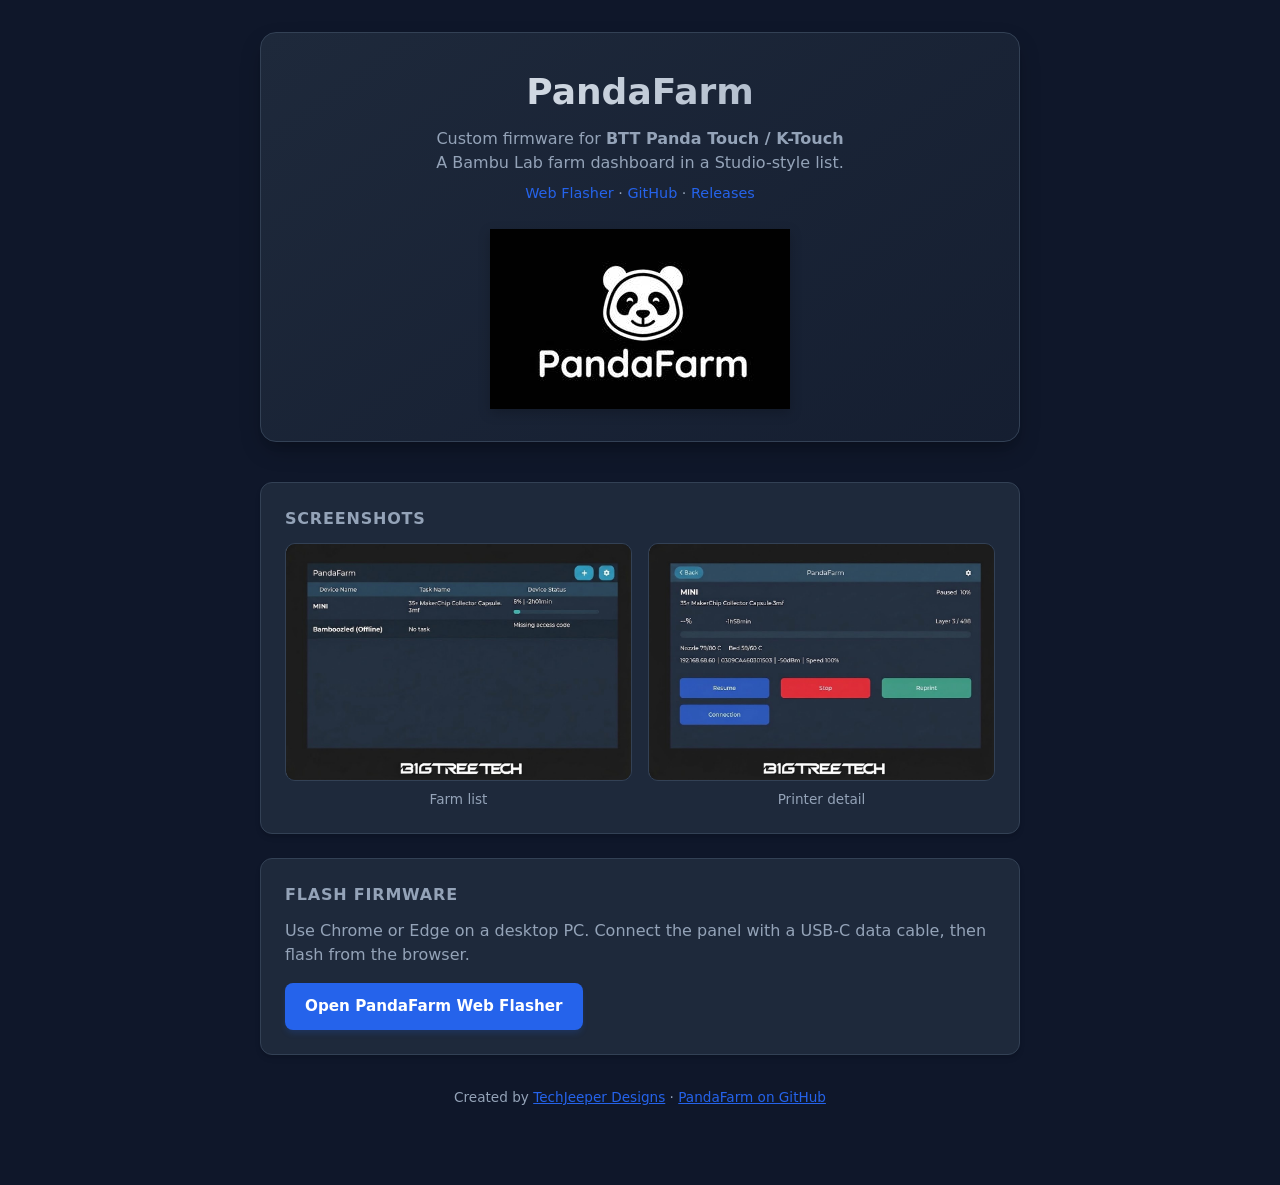
==== docs/index.html @ c873aef1 "Release v0.2.1 with theme accent chrome and farm list polish. Co-authored-by: Cursor <cursoragent@cu" ====
<!DOCTYPE html>
<html lang="en">
<head>
  <meta charset="UTF-8">
  <meta name="viewport" content="width=device-width, initial-scale=1.0">
  <title>PandaFarm — Bambu Lab dashboard for Panda Touch / K-Touch</title>
  <meta name="description" content="PandaFarm is custom firmware for BIGTREETECH Panda Touch and K-Touch. Monitor a Bambu Lab farm from a Studio-style list, then flash it in Chrome or Edge.">
  <meta name="keywords" content="PandaFarm, Bambu Lab, Panda Touch, K-Touch, BIGTREETECH, firmware, web flasher, 3D printer farm, MQTT">
  <meta name="author" content="TechJeeper Designs">
  <meta name="robots" content="index, follow, max-image-preview:large">
  <meta name="theme-color" content="#0f172a">
  <meta name="color-scheme" content="dark">
  <link rel="canonical" href="https://pandafarm.techjeeper.com/">
  <link rel="icon" href="flasher/logo.jpg" type="image/jpeg">
  <link rel="apple-touch-icon" href="flasher/screen1.jpg">
  <link rel="sitemap" type="application/xml" href="sitemap.xml">

  <meta property="og:type" content="website">
  <meta property="og:site_name" content="PandaFarm">
  <meta property="og:locale" content="en_US">
  <meta property="og:url" content="https://pandafarm.techjeeper.com/">
  <meta property="og:title" content="PandaFarm — Bambu Lab dashboard for Panda Touch">
  <meta property="og:description" content="Custom firmware for BTT Panda Touch / K-Touch: a Studio-style Bambu farm list with pause, resume, and stop. Flash from the browser.">
  <meta property="og:image" content="https://pandafarm.techjeeper.com/flasher/screen1.jpg">
  <meta property="og:image:alt" content="PandaFarm farm list on a BIGTREETECH Panda Touch">
  <meta property="og:image:width" content="1024">
  <meta property="og:image:height" content="701">

  <meta name="twitter:card" content="summary_large_image">
  <meta name="twitter:title" content="PandaFarm — Bambu Lab dashboard for Panda Touch">
  <meta name="twitter:description" content="Custom firmware for BTT Panda Touch / K-Touch. Flash from Chrome or Edge.">
  <meta name="twitter:image" content="https://pandafarm.techjeeper.com/flasher/screen1.jpg">
  <meta name="twitter:image:alt" content="PandaFarm farm list on a BIGTREETECH Panda Touch">

  <link rel="stylesheet" href="flasher/style.css?v=3">
  <script type="application/ld+json">
  {
    "@context": "https://schema.org",
    "@type": "SoftwareApplication",
    "name": "PandaFarm",
    "applicationCategory": "UtilitiesApplication",
    "operatingSystem": "BIGTREETECH Panda Touch, BIGTREETECH K-Touch",
    "softwareVersion": "0.2.1",
    "url": "https://pandafarm.techjeeper.com/",
    "downloadUrl": "https://pandafarm.techjeeper.com/flasher/",
    "image": "https://pandafarm.techjeeper.com/flasher/screen1.jpg",
    "screenshot": [
      "https://pandafarm.techjeeper.com/flasher/screen1.jpg",
      "https://pandafarm.techjeeper.com/flasher/screen2.jpg"
    ],
    "description": "Custom firmware for BIGTREETECH Panda Touch and K-Touch that shows a Bambu Lab farm dashboard.",
    "author": {
      "@type": "Organization",
      "name": "TechJeeper Designs",
      "url": "https://techjeeper.com/"
    },
    "offers": {
      "@type": "Offer",
      "price": "0",
      "priceCurrency": "USD"
    }
  }
  </script>
  <script data-goatcounter="https://pandacupboard.goatcounter.com/count"
          async src="//gc.zgo.at/count.js"></script>
</head>
<body>
  <div class="wrap">
    <header>
      <h1>PandaFarm</h1>
      <p>Custom firmware for <strong>BTT Panda Touch / K-Touch</strong><br>
      A Bambu Lab farm dashboard in a Studio-style list.</p>
      <p class="header-links">
        <a href="flasher/">Web Flasher</a>
        ·
        <a href="https://github.com/TechJeeper/PandaFarm" target="_blank" rel="noopener">GitHub</a>
        ·
        <a href="https://github.com/TechJeeper/PandaFarm/releases" target="_blank" rel="noopener">Releases</a>
      </p>
      <img src="flasher/logo.jpg" alt="PandaFarm logo: a panda icon" class="header-logo" width="300" height="180">
    </header>

    <section class="card" id="screenshots">
      <h2>Screenshots</h2>
      <div class="shot-grid">
        <figure>
          <img src="flasher/screen1.jpg" alt="PandaFarm farm list showing device name, task, and print status on a Panda Touch" width="1024" height="701">
          <figcaption>Farm list</figcaption>
        </figure>
        <figure>
          <img src="flasher/screen2.jpg" alt="PandaFarm printer detail with pause, resume, stop, and reprint on a Panda Touch" width="1024" height="701">
          <figcaption>Printer detail</figcaption>
        </figure>
      </div>
    </section>

    <section class="card">
      <h2>Flash firmware</h2>
      <p style="color:var(--muted);margin:0 0 16px">
        Use Chrome or Edge on a desktop PC. Connect the panel with a USB-C data cable, then flash from the browser.
      </p>
      <a class="btn" href="flasher/">Open PandaFarm Web Flasher</a>
    </section>

    <footer>
      <p>
        Created by <a href="https://techjeeper.com/" target="_blank" rel="noopener">TechJeeper Designs</a>
        ·
        <a href="https://github.com/TechJeeper/PandaFarm" target="_blank" rel="noopener">PandaFarm on GitHub</a>
      </p>
    </footer>
  </div>
  <noscript>
    <img src="https://pandacupboard.goatcounter.com/count?p=/" alt="">
  </noscript>
</body>
</html>
---- docs/flasher/style.css ----
:root {
  --bg: #0f172a;
  --surface: #1e293b;
  --border: #334155;
  --text: #f1f5f9;
  --muted: #94a3b8;
  --primary: #2563eb;
  --primary-hover: #1d4ed8;
  --accent: #10b981;
  --danger: #ef4444;
  --warn: #f59e0b;
}

* { box-sizing: border-box; }

body {
  margin: 0;
  font-family: "Segoe UI", system-ui, sans-serif;
  background: var(--bg);
  color: var(--text);
  line-height: 1.5;
  min-height: 100vh;
}

.wrap {
  max-width: 800px;
  margin: 0 auto;
  padding: 32px 20px 64px;
}

header {
  margin-bottom: 40px;
  text-align: center;
  padding: 32px 24px;
  background: linear-gradient(145deg, var(--surface), rgba(30, 41, 59, 0.4));
  border: 1px solid var(--border);
  border-radius: 16px;
  box-shadow: 0 10px 25px -5px rgba(0, 0, 0, 0.3), 0 8px 10px -6px rgba(0, 0, 0, 0.1);
}

.header-logo {
  display: block;
  width: min(300px, 80vw);
  height: auto;
  margin: 24px auto 0;
  transition: transform 0.3s ease, filter 0.3s ease;
  filter: drop-shadow(0 4px 6px rgba(0, 0, 0, 0.2));
}

.header-logo:hover {
  transform: scale(1.05);
  filter: drop-shadow(0 8px 12px rgba(0, 0, 0, 0.3));
}

header h1 {
  margin: 0 0 8px;
  font-size: 2.25rem;
  background: linear-gradient(to right, #f1f5f9, #94a3b8);
  -webkit-background-clip: text;
  -webkit-text-fill-color: transparent;
}

header p {
  margin: 0;
  color: var(--muted);
}

.header-links {
  margin-top: 8px !important;
  font-size: 0.9rem;
}

.header-links a {
  color: var(--primary);
  text-decoration: none;
}

.header-links a:hover {
  text-decoration: underline;
}

.card {
  background: var(--surface);
  border: 1px solid var(--border);
  border-radius: 12px;
  padding: 24px;
  margin-bottom: 24px;
  box-shadow: 0 4px 6px -1px rgba(0, 0, 0, 0.1), 0 2px 4px -2px rgba(0, 0, 0, 0.1);
  transition: transform 0.2s ease, box-shadow 0.2s ease;
}

.card:hover {
  transform: translateY(-2px);
  box-shadow: 0 10px 15px -3px rgba(0, 0, 0, 0.1), 0 4px 6px -4px rgba(0, 0, 0, 0.1);
}

.card h2 {
  margin: 0 0 12px;
  font-size: 1rem;
  color: var(--muted);
  text-transform: uppercase;
  letter-spacing: 0.05em;
}

.row {
  display: flex;
  gap: 12px;
  flex-wrap: wrap;
  align-items: center;
}

button, .btn {
  appearance: none;
  border: none;
  border-radius: 8px;
  padding: 12px 20px;
  font-size: 0.95rem;
  font-weight: 600;
  cursor: pointer;
  background: var(--primary);
  color: white;
  transition: all 0.2s ease;
  box-shadow: 0 4px 6px -1px rgba(37, 99, 235, 0.2);
  text-decoration: none;
  display: inline-block;
}

button:hover:not(:disabled),
a.btn:hover {
  background: var(--primary-hover);
  transform: translateY(-1px);
  box-shadow: 0 6px 8px -1px rgba(37, 99, 235, 0.3);
}
button:active:not(:disabled) {
  transform: translateY(1px);
}
button:disabled { opacity: 0.45; cursor: not-allowed; box-shadow: none; }

button.secondary {
  background: transparent;
  border: 1px solid var(--border);
  color: var(--text);
}

button.danger { background: var(--danger); }

.status {
  padding: 10px 14px;
  border-radius: 8px;
  background: #0b1220;
  border: 1px solid var(--border);
  font-family: "Cascadia Code", "Consolas", monospace;
  font-size: 0.85rem;
  min-height: 2.5em;
  white-space: pre-wrap;
  word-break: break-word;
}

.status.ok { border-color: var(--accent); }
.status.err { border-color: var(--danger); }
.status.warn { border-color: var(--warn); }

.progress-wrap {
  margin-top: 12px;
  display: none;
}

.progress-wrap.active { display: block; }

progress {
  width: 100%;
  height: 10px;
  border-radius: 999px;
  overflow: hidden;
}

progress::-webkit-progress-bar {
  background: #0b1220;
  border-radius: 999px;
}

progress::-webkit-progress-value {
  background: var(--accent);
  border-radius: 999px;
}

.log {
  max-height: 220px;
  overflow-y: auto;
  font-family: "Cascadia Code", "Consolas", monospace;
  font-size: 0.8rem;
  background: #0b1220;
  border: 1px solid var(--border);
  border-radius: 8px;
  padding: 12px;
  margin-top: 12px;
}

.log div { margin: 2px 0; }
.log .err { color: #fca5a5; }
.log .ok { color: #6ee7b7; }

ol.steps {
  margin: 0;
  padding-left: 1.25rem;
  color: var(--muted);
}

ol.steps li { margin-bottom: 8px; }

.shot-grid {
  display: grid;
  grid-template-columns: repeat(2, minmax(0, 1fr));
  gap: 16px;
}

.shot-grid figure {
  margin: 0;
}

.shot-grid img {
  display: block;
  width: 100%;
  height: auto;
  border-radius: 10px;
  border: 1px solid var(--border);
  background: #0b1220;
}

.shot-grid figcaption {
  margin-top: 8px;
  text-align: center;
  color: var(--muted);
  font-size: 0.85rem;
}

.badge {
  display: inline-block;
  padding: 2px 8px;
  border-radius: 999px;
  font-size: 0.75rem;
  background: #0b1220;
  border: 1px solid var(--border);
  color: var(--muted);
}

.hidden { display: none !important; }

.file-grid {
  display: grid;
  gap: 8px;
  margin-top: 12px;
}

.file-row {
  display: grid;
  grid-template-columns: 1fr auto;
  gap: 8px;
  align-items: center;
  font-size: 0.85rem;
}

.install-mode label {
  color: var(--text);
  font-weight: 600;
}

.install-mode select {
  appearance: none;
  min-width: 220px;
  padding: 10px 36px 10px 12px;
  border-radius: 8px;
  border: 1px solid var(--border);
  background: #0b1220 url("data:image/svg+xml,%3Csvg xmlns='http://www.w3.org/2000/svg' width='12' height='8' viewBox='0 0 12 8'%3E%3Cpath fill='%2394a3b8' d='M1 1l5 5 5-5'/%3E%3C/svg%3E") no-repeat right 12px center;
  color: var(--text);
  font-size: 0.95rem;
  font-weight: 600;
}

.install-mode select:focus {
  outline: 2px solid var(--primary);
  outline-offset: 2px;
}

.install-mode-hint {
  color: var(--muted);
  font-size: 0.85rem;
  margin: 0;
}

.file-row label {
  color: var(--muted);
}

input[type="file"] {
  font-size: 0.8rem;
  color: var(--muted);
  max-width: 100%;
}

.disclaimer {
  margin: 16px 0 0;
  padding: 12px 14px;
  border: 1px solid var(--border);
  border-left: 3px solid var(--warn);
  border-radius: 8px;
  background: rgba(245, 158, 11, 0.08);
  color: var(--muted);
  font-size: 0.85rem;
}

.disclaimer strong {
  color: var(--text);
}

footer {
  margin-top: 32px;
  text-align: center;
  color: var(--muted);
  font-size: 0.85rem;
}

footer a { color: var(--primary); }

@media (max-width: 720px) {
  .shot-grid {
    grid-template-columns: 1fr;
  }
}

@media (max-width: 480px) {
  .row { flex-direction: column; align-items: stretch; }
  button { width: 100%; }
}
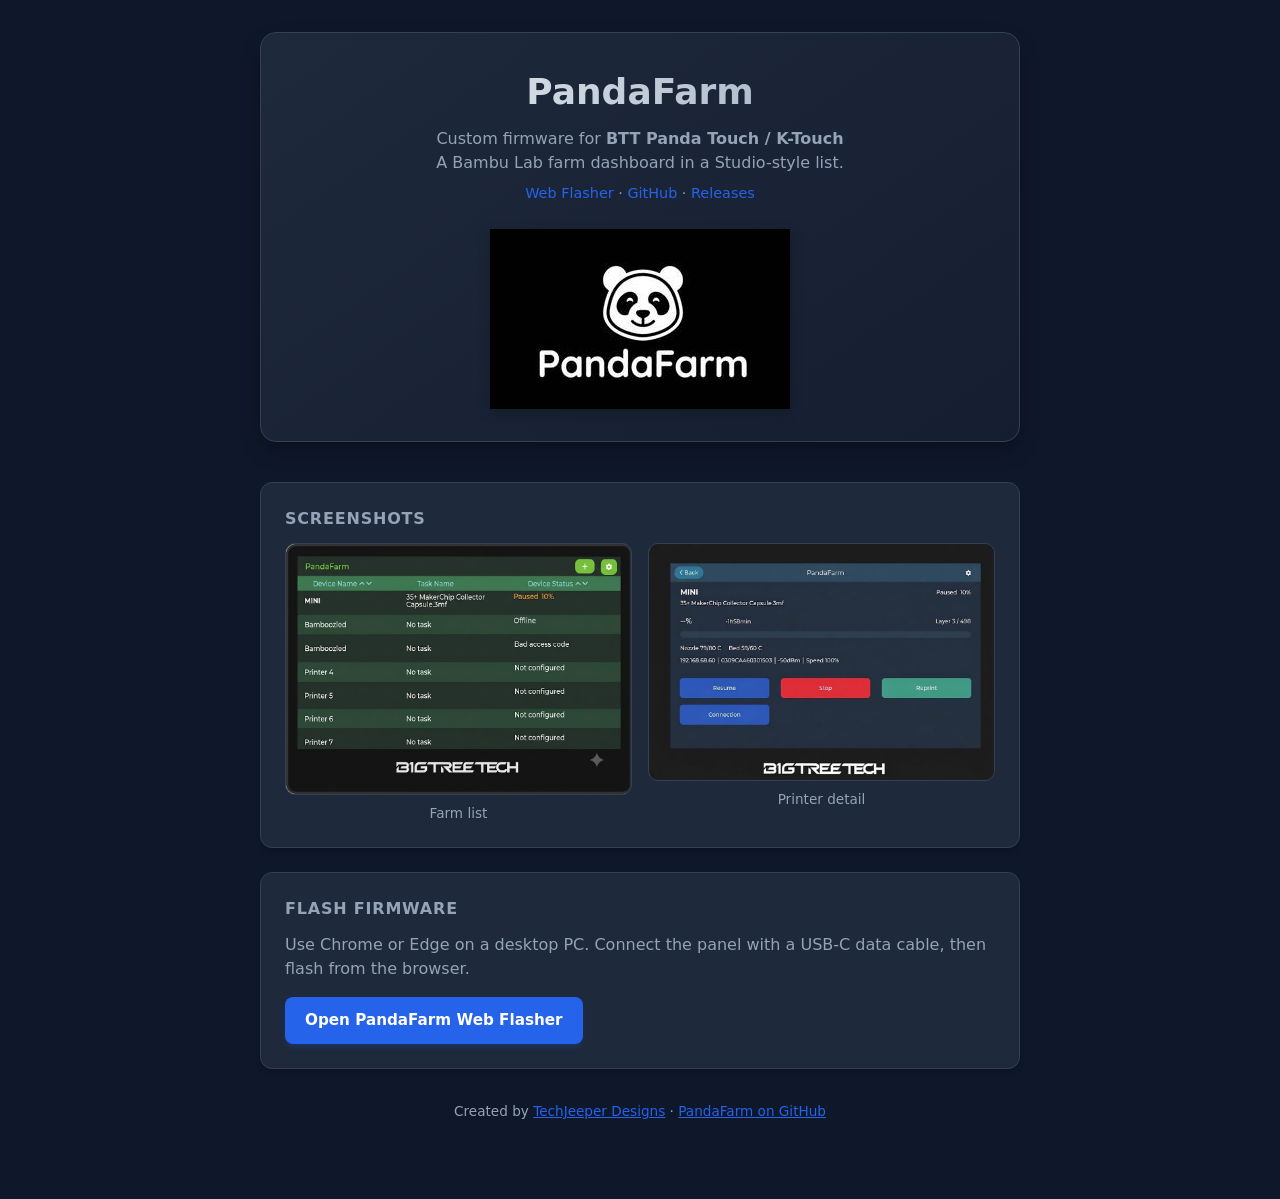
==== commit 8236f58c: "Release v0.2.2 with 12-hour dim and sleep timeouts. Co-authored-by: Cursor <cursoragent@cursor.com>" ====
--- a/docs/index.html
+++ b/docs/index.html
@@ -40,7 +40,7 @@
     "name": "PandaFarm",
     "applicationCategory": "UtilitiesApplication",
     "operatingSystem": "BIGTREETECH Panda Touch, BIGTREETECH K-Touch",
-    "softwareVersion": "0.2.1",
+    "softwareVersion": "0.2.2",
     "url": "https://pandafarm.techjeeper.com/",
     "downloadUrl": "https://pandafarm.techjeeper.com/flasher/",
     "image": "https://pandafarm.techjeeper.com/flasher/screen1.jpg",
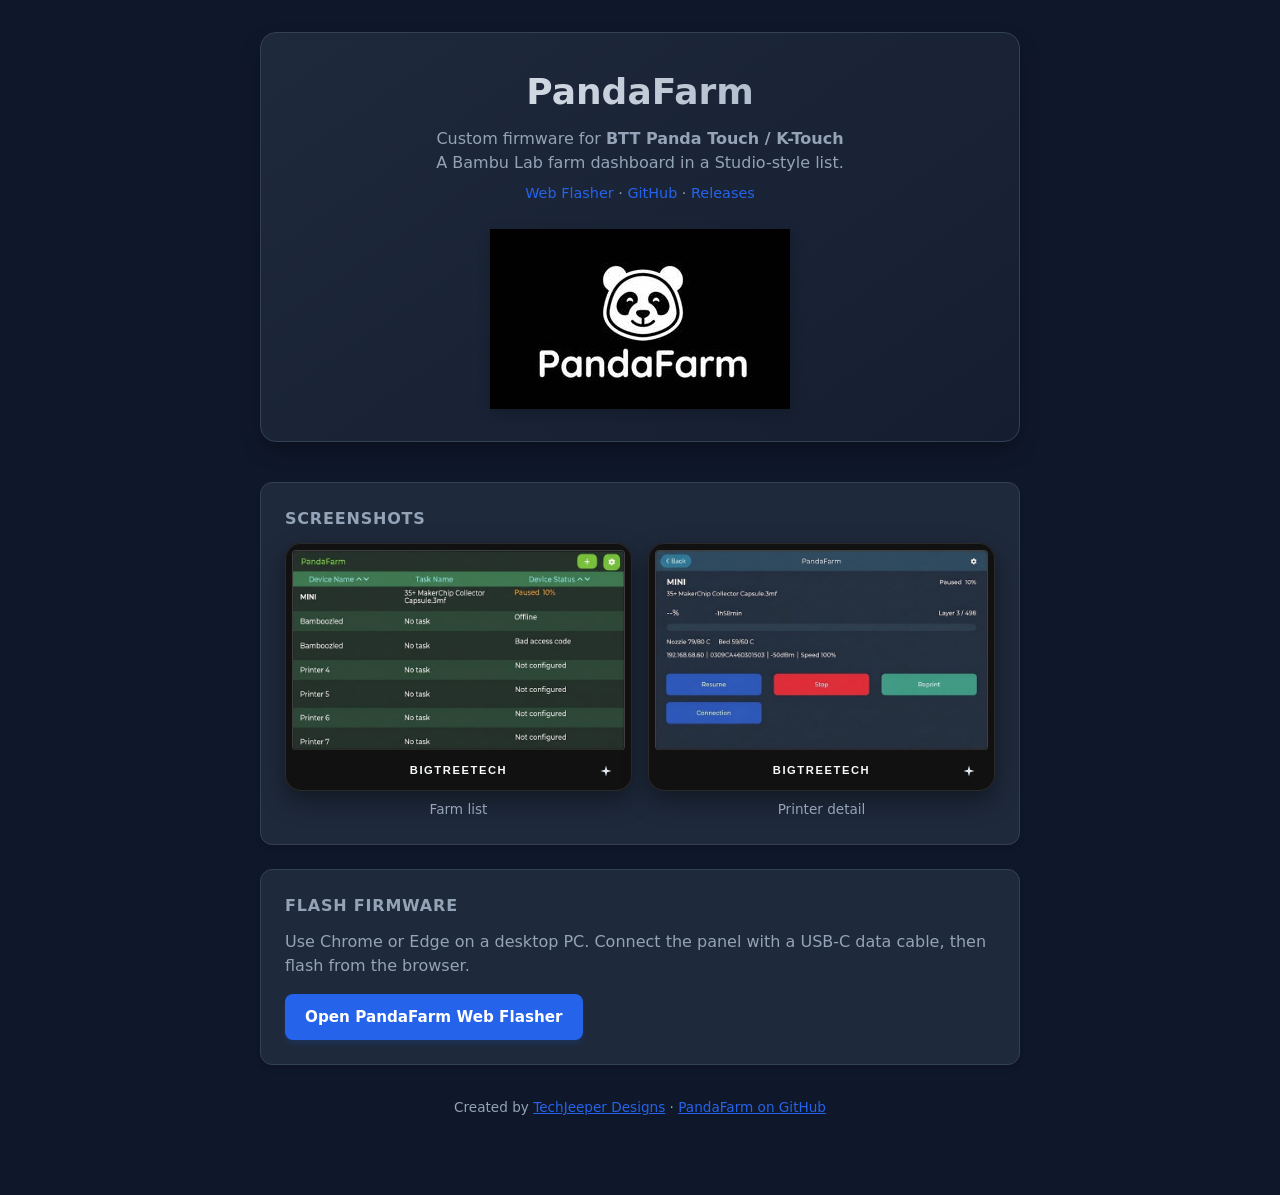
==== commit 8c87d963: "Match screenshot device frames on the site. Co-authored-by: Cursor <cursoragent@cursor.com>" ====
--- a/docs/index.html
+++ b/docs/index.html
@@ -23,8 +23,8 @@
   <meta property="og:description" content="Custom firmware for BTT Panda Touch / K-Touch: a Studio-style Bambu farm list with pause, resume, and stop. Flash from the browser.">
   <meta property="og:image" content="https://pandafarm.techjeeper.com/flasher/screen1.jpg">
   <meta property="og:image:alt" content="PandaFarm farm list on a BIGTREETECH Panda Touch">
-  <meta property="og:image:width" content="1024">
-  <meta property="og:image:height" content="701">
+  <meta property="og:image:width" content="800">
+  <meta property="og:image:height" content="480">
 
   <meta name="twitter:card" content="summary_large_image">
   <meta name="twitter:title" content="PandaFarm — Bambu Lab dashboard for Panda Touch">
@@ -32,7 +32,7 @@
   <meta name="twitter:image" content="https://pandafarm.techjeeper.com/flasher/screen1.jpg">
   <meta name="twitter:image:alt" content="PandaFarm farm list on a BIGTREETECH Panda Touch">
 
-  <link rel="stylesheet" href="flasher/style.css?v=3">
+  <link rel="stylesheet" href="flasher/style.css?v=6">
   <script type="application/ld+json">
   {
     "@context": "https://schema.org",
@@ -84,11 +84,27 @@
       <h2>Screenshots</h2>
       <div class="shot-grid">
         <figure>
-          <img src="flasher/screen1.jpg" alt="PandaFarm farm list showing device name, task, and print status on a Panda Touch" width="1024" height="701">
+          <div class="shot-device">
+            <div class="shot-device-screen">
+              <img src="flasher/screen1.jpg" alt="PandaFarm farm list showing device name, task, and print status on a Panda Touch" width="800" height="480">
+            </div>
+            <div class="shot-device-chin">
+              <span class="shot-device-brand">BIGTREETECH</span>
+              <svg class="shot-device-spark" viewBox="0 0 24 24" aria-hidden="true"><path fill="currentColor" d="M12 1.1l2.2 8.2L22.9 12l-8.7 2.7L12 22.9l-2.2-8.2L1.1 12l8.7-2.7L12 1.1z"/></svg>
+            </div>
+          </div>
           <figcaption>Farm list</figcaption>
         </figure>
         <figure>
-          <img src="flasher/screen2.jpg" alt="PandaFarm printer detail with pause, resume, stop, and reprint on a Panda Touch" width="1024" height="701">
+          <div class="shot-device">
+            <div class="shot-device-screen">
+              <img src="flasher/screen2.jpg" alt="PandaFarm printer detail with pause, resume, stop, and reprint on a Panda Touch" width="800" height="480">
+            </div>
+            <div class="shot-device-chin">
+              <span class="shot-device-brand">BIGTREETECH</span>
+              <svg class="shot-device-spark" viewBox="0 0 24 24" aria-hidden="true"><path fill="currentColor" d="M12 1.1l2.2 8.2L22.9 12l-8.7 2.7L12 22.9l-2.2-8.2L1.1 12l8.7-2.7L12 1.1z"/></svg>
+            </div>
+          </div>
           <figcaption>Printer detail</figcaption>
         </figure>
       </div>
--- a/docs/flasher/style.css
+++ b/docs/flasher/style.css
@@ -212,19 +212,64 @@
   display: grid;
   grid-template-columns: repeat(2, minmax(0, 1fr));
   gap: 16px;
+  align-items: start;
 }
 
 .shot-grid figure {
   margin: 0;
-}
-
-.shot-grid img {
+  min-width: 0;
+}
+
+.shot-device {
+  background: #111;
+  border-radius: 16px;
+  padding: 8px 8px 0;
+  box-shadow: inset 0 0 0 1px #2a2a2a, 0 10px 24px rgba(0, 0, 0, 0.4);
+}
+
+.shot-device-screen {
+  aspect-ratio: 5 / 3;
+  overflow: hidden;
+  border-radius: 3px;
+  background: #000;
+  box-shadow: 0 0 0 1px #3f3f3f;
+}
+
+.shot-device-screen img {
   display: block;
   width: 100%;
-  height: auto;
-  border-radius: 10px;
-  border: 1px solid var(--border);
-  background: #0b1220;
+  height: 100%;
+  object-fit: fill;
+  border: 0;
+  border-radius: 0;
+  background: #000;
+}
+
+.shot-device-chin {
+  position: relative;
+  height: 42px;
+  display: flex;
+  align-items: center;
+  justify-content: center;
+  border-top: 1px solid #2a2a2a;
+}
+
+.shot-device-brand {
+  color: #f8fafc;
+  font-family: Arial, Helvetica, sans-serif;
+  font-size: clamp(0.5rem, 1.8vw, 0.7rem);
+  font-weight: 800;
+  letter-spacing: 0.14em;
+}
+
+.shot-device-spark {
+  position: absolute;
+  right: 12px;
+  top: 50%;
+  width: 12px;
+  height: 12px;
+  transform: translateY(-50%);
+  color: #e2e8f0;
 }
 
 .shot-grid figcaption {
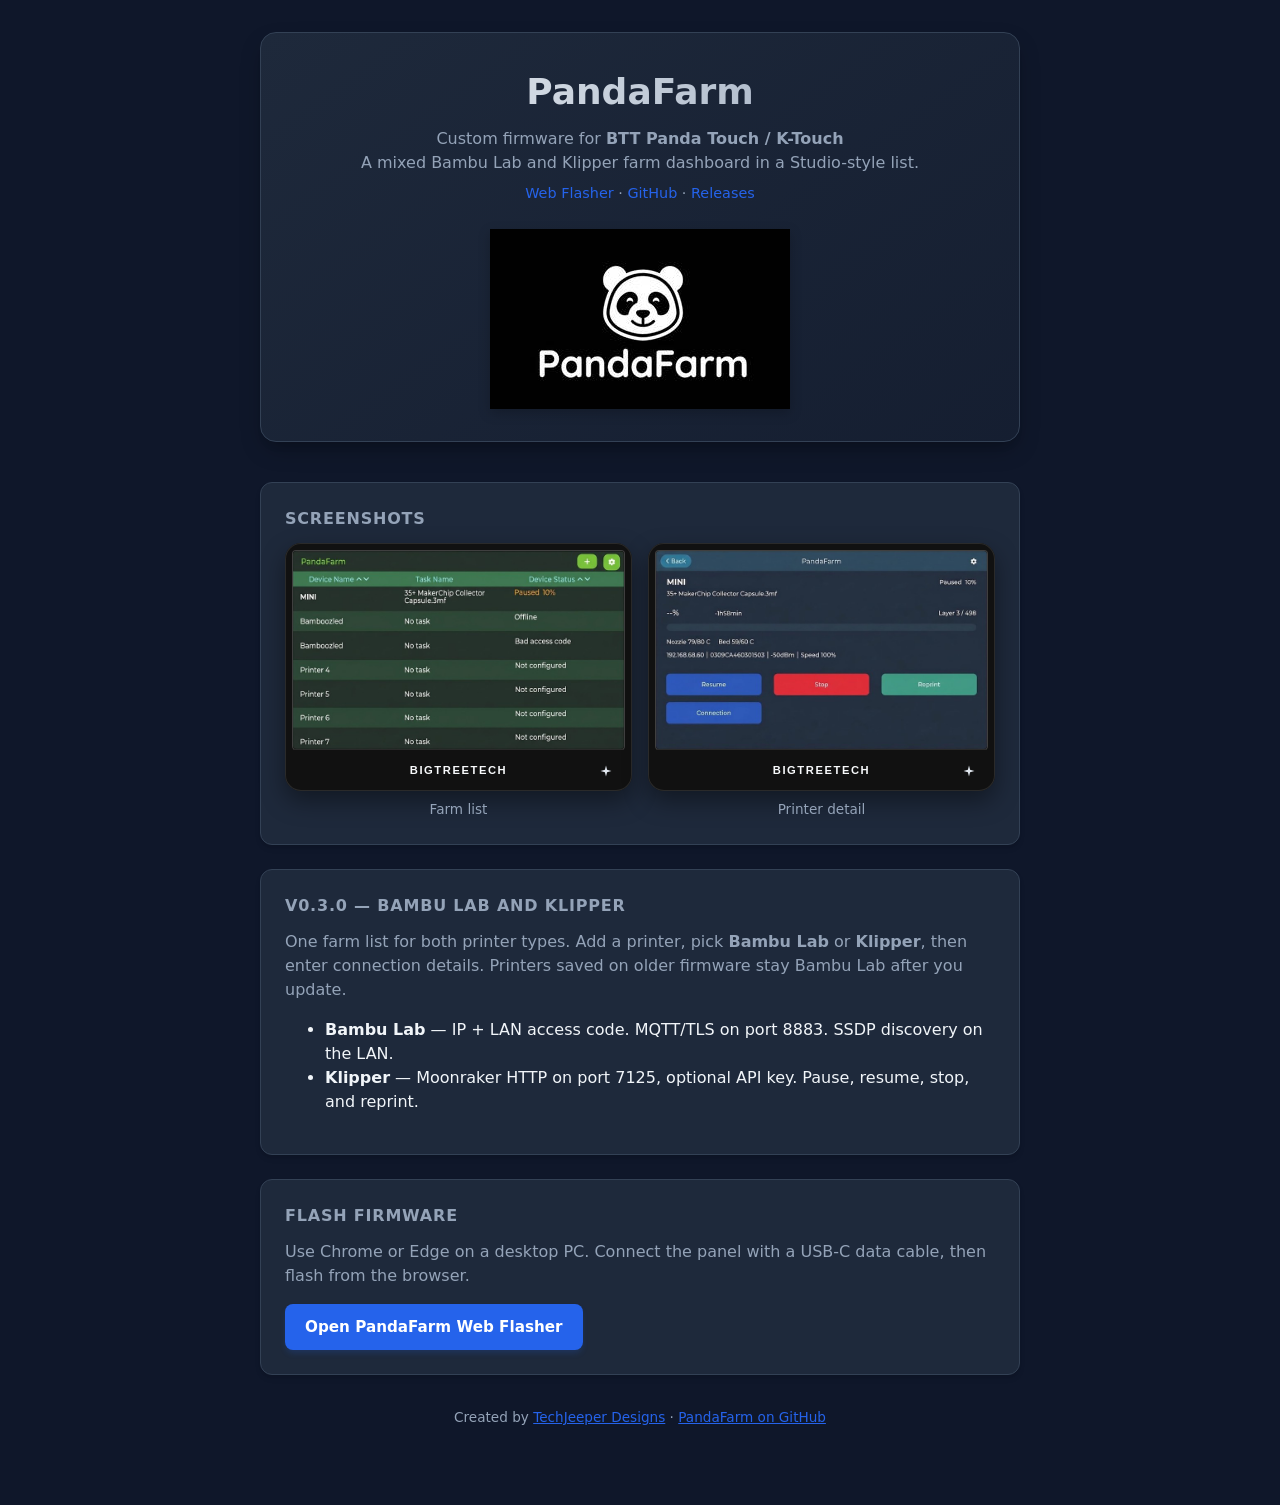
==== commit 4a897ac3: "Release v0.3.0 with Klipper printer support." ====
--- a/docs/index.html
+++ b/docs/index.html
@@ -3,9 +3,9 @@
 <head>
   <meta charset="UTF-8">
   <meta name="viewport" content="width=device-width, initial-scale=1.0">
-  <title>PandaFarm — Bambu Lab dashboard for Panda Touch / K-Touch</title>
-  <meta name="description" content="PandaFarm is custom firmware for BIGTREETECH Panda Touch and K-Touch. Monitor a Bambu Lab farm from a Studio-style list, then flash it in Chrome or Edge.">
-  <meta name="keywords" content="PandaFarm, Bambu Lab, Panda Touch, K-Touch, BIGTREETECH, firmware, web flasher, 3D printer farm, MQTT">
+  <title>PandaFarm — Bambu Lab and Klipper dashboard for Panda Touch / K-Touch</title>
+  <meta name="description" content="PandaFarm is custom firmware for BIGTREETECH Panda Touch and K-Touch. Monitor a mixed Bambu Lab and Klipper farm from a Studio-style list, then flash it in Chrome or Edge.">
+  <meta name="keywords" content="PandaFarm, Bambu Lab, Klipper, Moonraker, Panda Touch, K-Touch, BIGTREETECH, firmware, web flasher, 3D printer farm, MQTT">
   <meta name="author" content="TechJeeper Designs">
   <meta name="robots" content="index, follow, max-image-preview:large">
   <meta name="theme-color" content="#0f172a">
@@ -19,16 +19,16 @@
   <meta property="og:site_name" content="PandaFarm">
   <meta property="og:locale" content="en_US">
   <meta property="og:url" content="https://pandafarm.techjeeper.com/">
-  <meta property="og:title" content="PandaFarm — Bambu Lab dashboard for Panda Touch">
-  <meta property="og:description" content="Custom firmware for BTT Panda Touch / K-Touch: a Studio-style Bambu farm list with pause, resume, and stop. Flash from the browser.">
+  <meta property="og:title" content="PandaFarm — Bambu Lab and Klipper dashboard for Panda Touch">
+  <meta property="og:description" content="Custom firmware for BTT Panda Touch / K-Touch: a Studio-style farm list for Bambu Lab and Klipper, with pause, resume, and stop. Flash from the browser.">
   <meta property="og:image" content="https://pandafarm.techjeeper.com/flasher/screen1.jpg">
   <meta property="og:image:alt" content="PandaFarm farm list on a BIGTREETECH Panda Touch">
   <meta property="og:image:width" content="800">
   <meta property="og:image:height" content="480">
 
   <meta name="twitter:card" content="summary_large_image">
-  <meta name="twitter:title" content="PandaFarm — Bambu Lab dashboard for Panda Touch">
-  <meta name="twitter:description" content="Custom firmware for BTT Panda Touch / K-Touch. Flash from Chrome or Edge.">
+  <meta name="twitter:title" content="PandaFarm — Bambu Lab and Klipper dashboard for Panda Touch">
+  <meta name="twitter:description" content="Custom firmware for BTT Panda Touch / K-Touch. Mix Bambu Lab and Klipper. Flash from Chrome or Edge.">
   <meta name="twitter:image" content="https://pandafarm.techjeeper.com/flasher/screen1.jpg">
   <meta name="twitter:image:alt" content="PandaFarm farm list on a BIGTREETECH Panda Touch">
 
@@ -40,7 +40,7 @@
     "name": "PandaFarm",
     "applicationCategory": "UtilitiesApplication",
     "operatingSystem": "BIGTREETECH Panda Touch, BIGTREETECH K-Touch",
-    "softwareVersion": "0.2.2",
+    "softwareVersion": "0.3.0",
     "url": "https://pandafarm.techjeeper.com/",
     "downloadUrl": "https://pandafarm.techjeeper.com/flasher/",
     "image": "https://pandafarm.techjeeper.com/flasher/screen1.jpg",
@@ -48,7 +48,7 @@
       "https://pandafarm.techjeeper.com/flasher/screen1.jpg",
       "https://pandafarm.techjeeper.com/flasher/screen2.jpg"
     ],
-    "description": "Custom firmware for BIGTREETECH Panda Touch and K-Touch that shows a Bambu Lab farm dashboard.",
+    "description": "Custom firmware for BIGTREETECH Panda Touch and K-Touch that shows a mixed Bambu Lab and Klipper farm dashboard.",
     "author": {
       "@type": "Organization",
       "name": "TechJeeper Designs",
@@ -69,7 +69,7 @@
     <header>
       <h1>PandaFarm</h1>
       <p>Custom firmware for <strong>BTT Panda Touch / K-Touch</strong><br>
-      A Bambu Lab farm dashboard in a Studio-style list.</p>
+      A mixed Bambu Lab and Klipper farm dashboard in a Studio-style list.</p>
       <p class="header-links">
         <a href="flasher/">Web Flasher</a>
         ·
@@ -111,6 +111,18 @@
     </section>
 
     <section class="card">
+      <h2>v0.3.0 — Bambu Lab and Klipper</h2>
+      <p style="color:var(--muted);margin:0 0 12px">
+        One farm list for both printer types. Add a printer, pick <strong>Bambu Lab</strong> or <strong>Klipper</strong>, then enter connection details.
+        Printers saved on older firmware stay Bambu Lab after you update.
+      </p>
+      <ul class="steps">
+        <li><strong>Bambu Lab</strong> — IP + LAN access code. MQTT/TLS on port 8883. SSDP discovery on the LAN.</li>
+        <li><strong>Klipper</strong> — Moonraker HTTP on port 7125, optional API key. Pause, resume, stop, and reprint.</li>
+      </ul>
+    </section>
+
+    <section class="card">
       <h2>Flash firmware</h2>
       <p style="color:var(--muted);margin:0 0 16px">
         Use Chrome or Edge on a desktop PC. Connect the panel with a USB-C data cable, then flash from the browser.
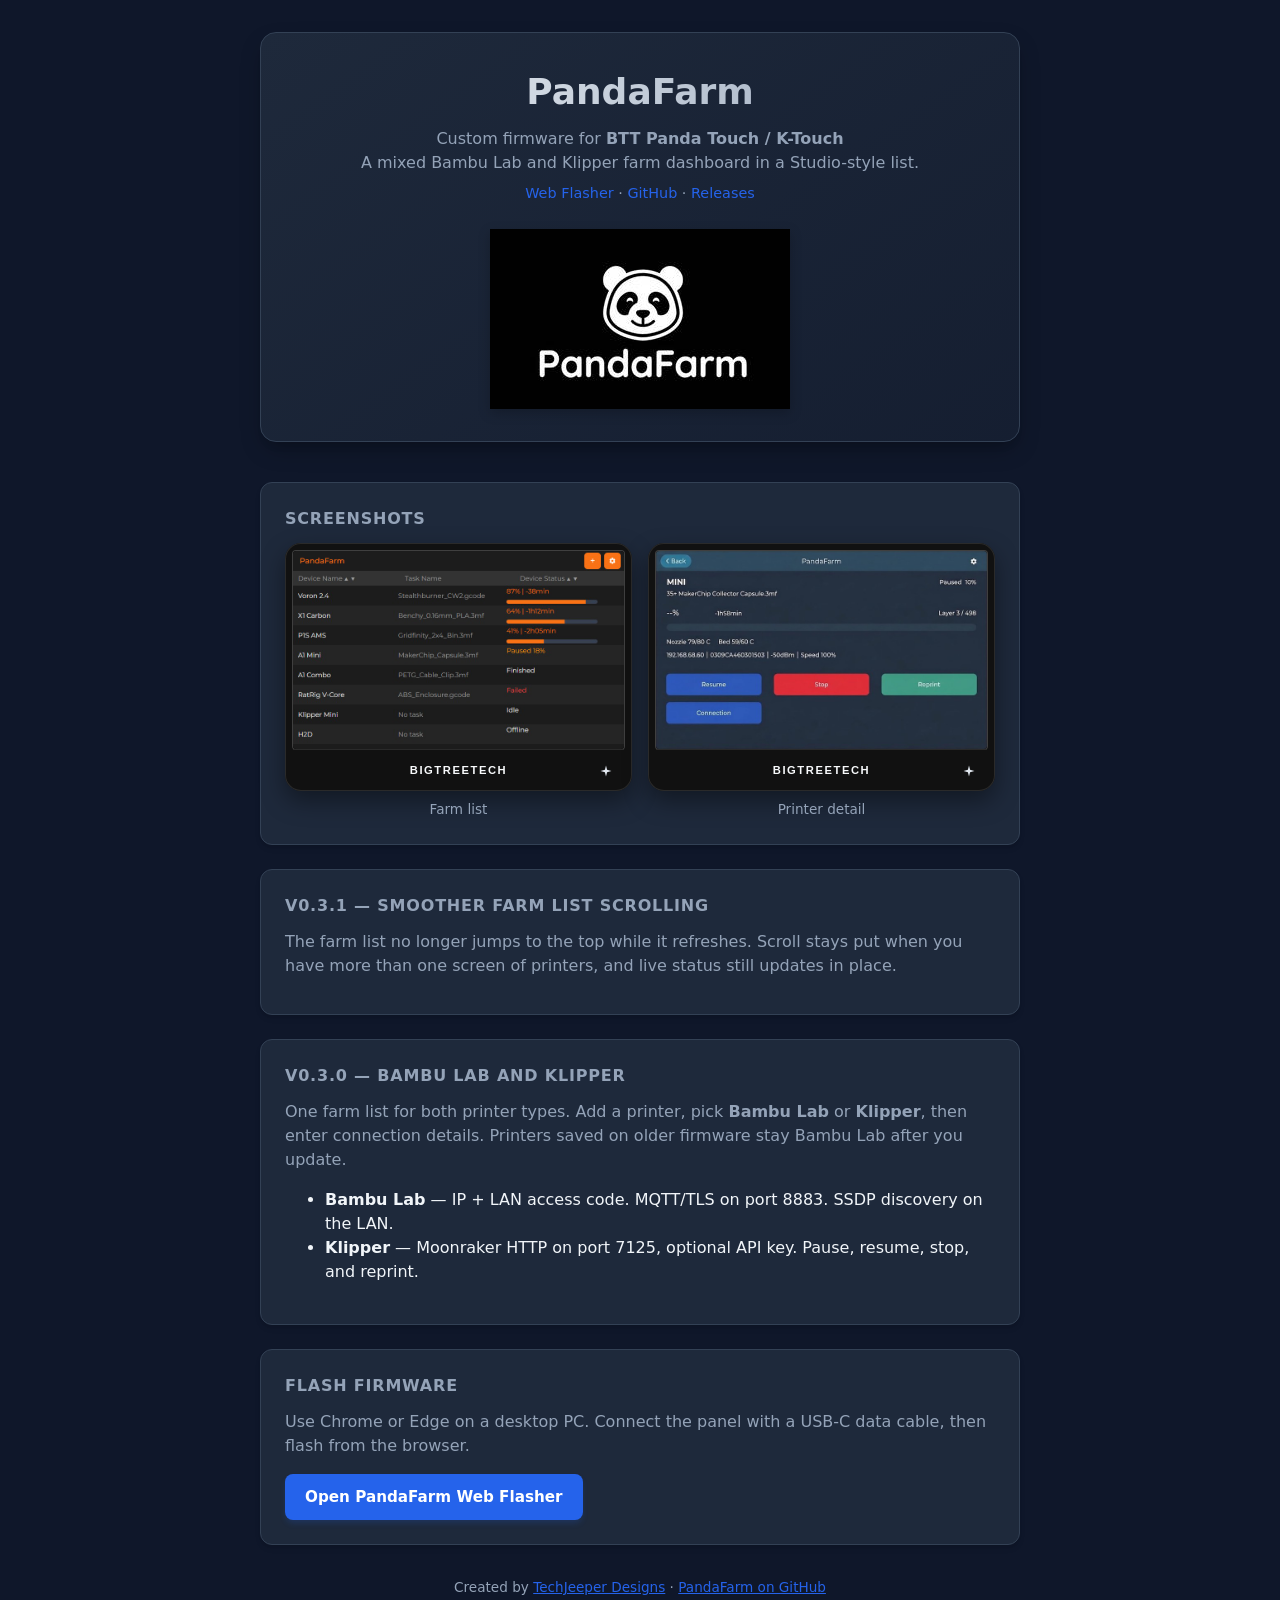
==== commit 773e58d5: "Release v0.3.1 with smoother farm list scrolling." ====
--- a/docs/index.html
+++ b/docs/index.html
@@ -40,7 +40,7 @@
     "name": "PandaFarm",
     "applicationCategory": "UtilitiesApplication",
     "operatingSystem": "BIGTREETECH Panda Touch, BIGTREETECH K-Touch",
-    "softwareVersion": "0.3.0",
+    "softwareVersion": "0.3.1",
     "url": "https://pandafarm.techjeeper.com/",
     "downloadUrl": "https://pandafarm.techjeeper.com/flasher/",
     "image": "https://pandafarm.techjeeper.com/flasher/screen1.jpg",
@@ -111,6 +111,13 @@
     </section>
 
     <section class="card">
+      <h2>v0.3.1 — Smoother farm list scrolling</h2>
+      <p style="color:var(--muted);margin:0 0 12px">
+        The farm list no longer jumps to the top while it refreshes. Scroll stays put when you have more than one screen of printers, and live status still updates in place.
+      </p>
+    </section>
+
+    <section class="card">
       <h2>v0.3.0 — Bambu Lab and Klipper</h2>
       <p style="color:var(--muted);margin:0 0 12px">
         One farm list for both printer types. Add a printer, pick <strong>Bambu Lab</strong> or <strong>Klipper</strong>, then enter connection details.
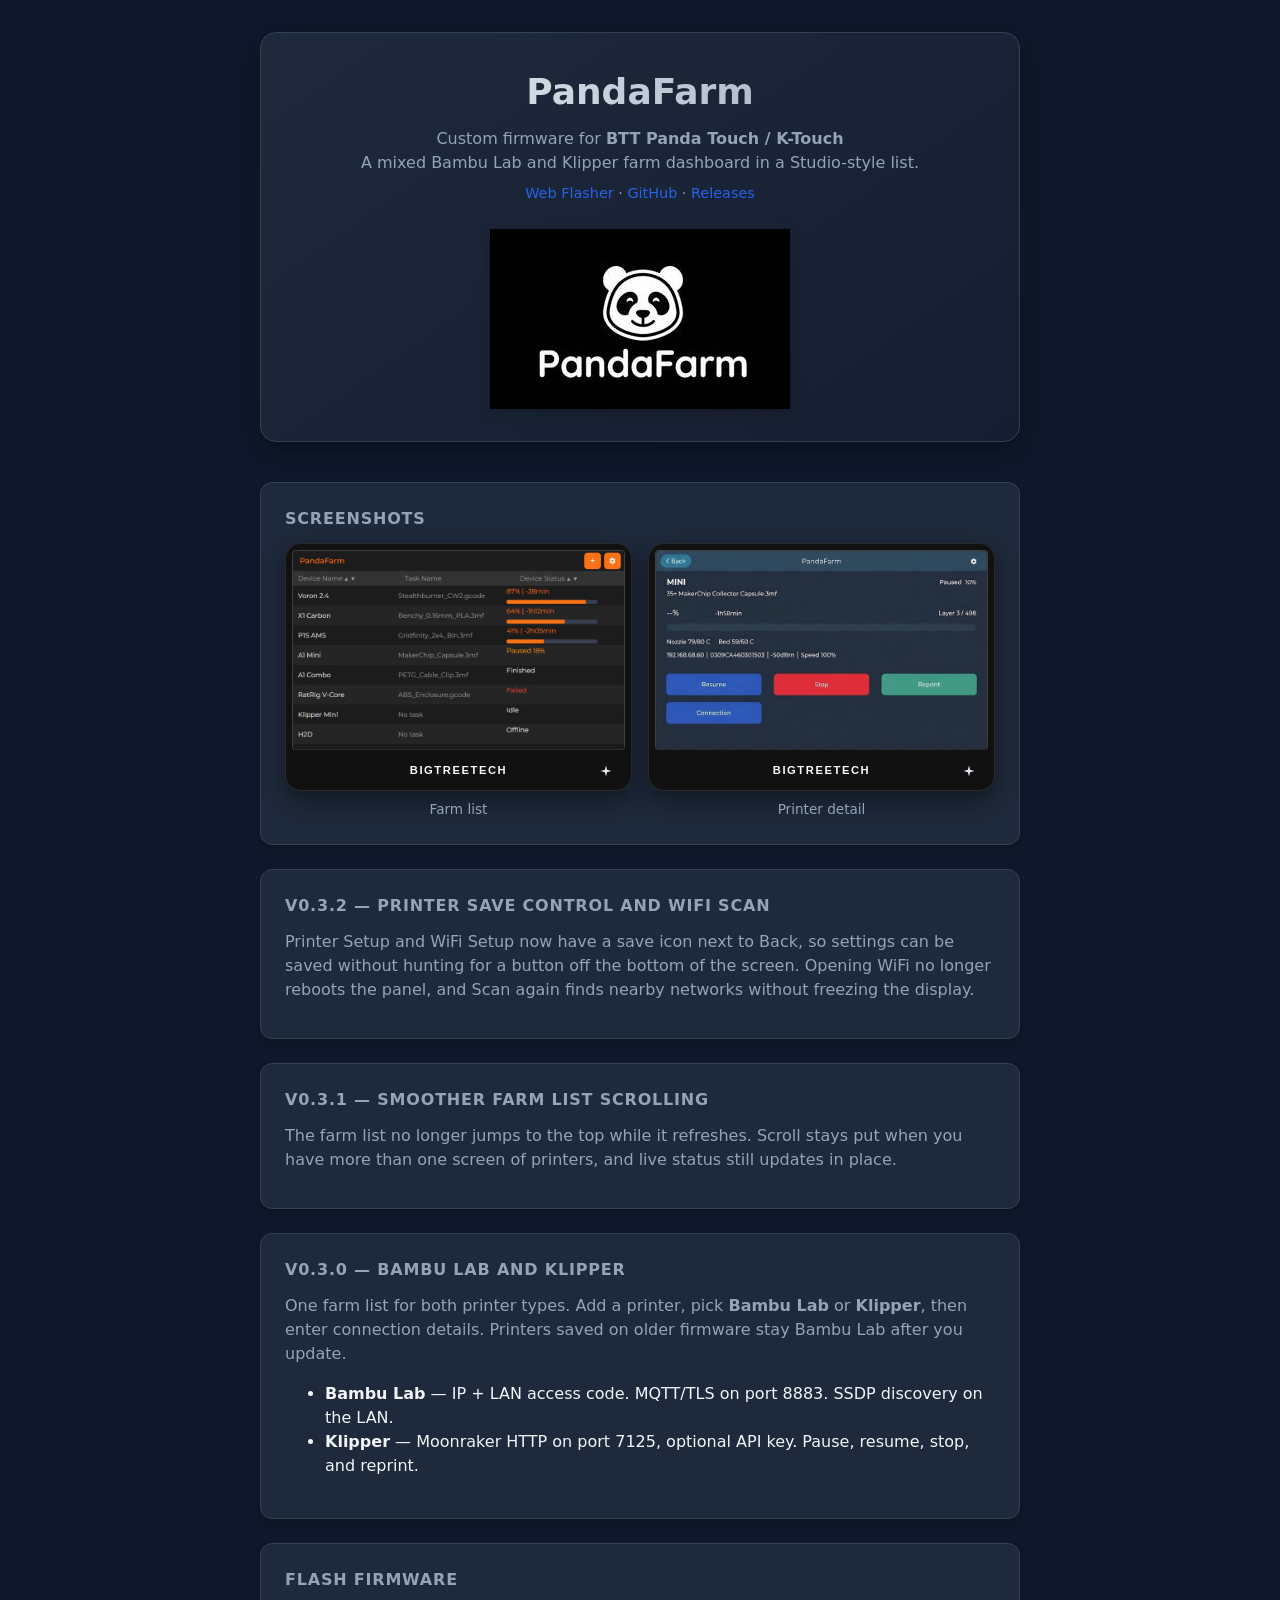
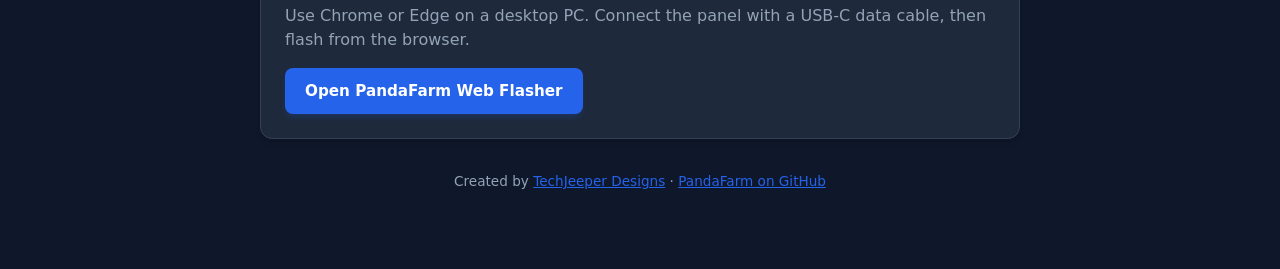
==== commit 5f18e1ea: "Release v0.3.2 with printer save control and a reliable WiFi scan." ====
--- a/docs/index.html
+++ b/docs/index.html
@@ -40,7 +40,7 @@
     "name": "PandaFarm",
     "applicationCategory": "UtilitiesApplication",
     "operatingSystem": "BIGTREETECH Panda Touch, BIGTREETECH K-Touch",
-    "softwareVersion": "0.3.1",
+    "softwareVersion": "0.3.2",
     "url": "https://pandafarm.techjeeper.com/",
     "downloadUrl": "https://pandafarm.techjeeper.com/flasher/",
     "image": "https://pandafarm.techjeeper.com/flasher/screen1.jpg",
@@ -111,6 +111,14 @@
     </section>
 
     <section class="card">
+      <h2>v0.3.2 — Printer save control and WiFi scan</h2>
+      <p style="color:var(--muted);margin:0 0 12px">
+        Printer Setup and WiFi Setup now have a save icon next to Back, so settings can be saved without hunting for a button off the bottom of the screen.
+        Opening WiFi no longer reboots the panel, and Scan again finds nearby networks without freezing the display.
+      </p>
+    </section>
+
+    <section class="card">
       <h2>v0.3.1 — Smoother farm list scrolling</h2>
       <p style="color:var(--muted);margin:0 0 12px">
         The farm list no longer jumps to the top while it refreshes. Scroll stays put when you have more than one screen of printers, and live status still updates in place.
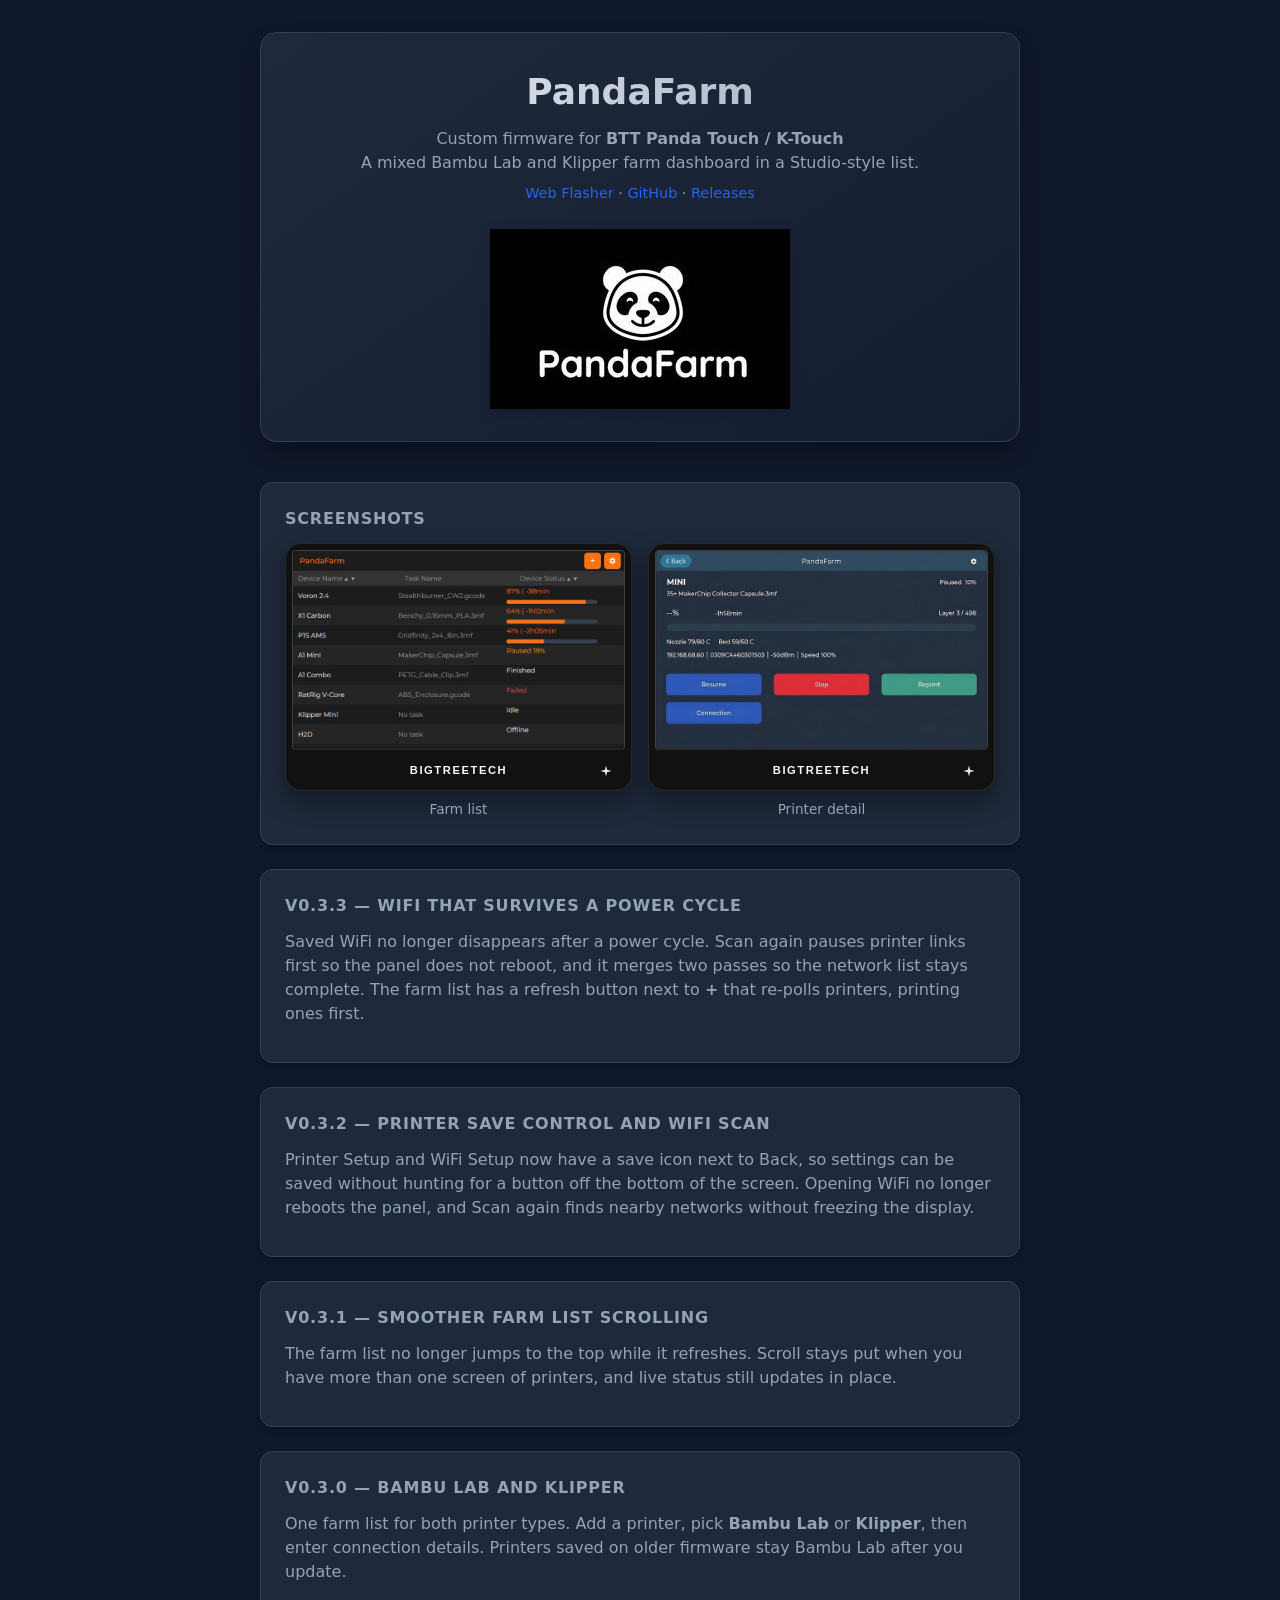
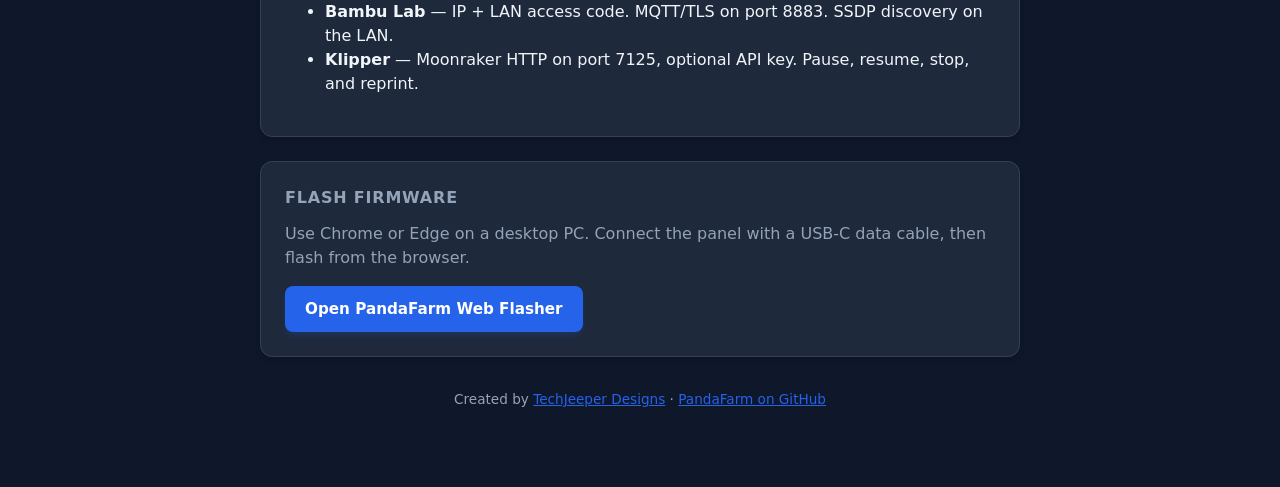
==== commit c164a299: "Release v0.3.3 with WiFi persistence, a safer scan, and farm refresh." ====
--- a/docs/index.html
+++ b/docs/index.html
@@ -40,7 +40,7 @@
     "name": "PandaFarm",
     "applicationCategory": "UtilitiesApplication",
     "operatingSystem": "BIGTREETECH Panda Touch, BIGTREETECH K-Touch",
-    "softwareVersion": "0.3.2",
+    "softwareVersion": "0.3.3",
     "url": "https://pandafarm.techjeeper.com/",
     "downloadUrl": "https://pandafarm.techjeeper.com/flasher/",
     "image": "https://pandafarm.techjeeper.com/flasher/screen1.jpg",
@@ -111,6 +111,14 @@
     </section>
 
     <section class="card">
+      <h2>v0.3.3 — WiFi that survives a power cycle</h2>
+      <p style="color:var(--muted);margin:0 0 12px">
+        Saved WiFi no longer disappears after a power cycle. Scan again pauses printer links first so the panel does not reboot, and it merges two passes so the network list stays complete.
+        The farm list has a refresh button next to <strong>+</strong> that re-polls printers, printing ones first.
+      </p>
+    </section>
+
+    <section class="card">
       <h2>v0.3.2 — Printer save control and WiFi scan</h2>
       <p style="color:var(--muted);margin:0 0 12px">
         Printer Setup and WiFi Setup now have a save icon next to Back, so settings can be saved without hunting for a button off the bottom of the screen.
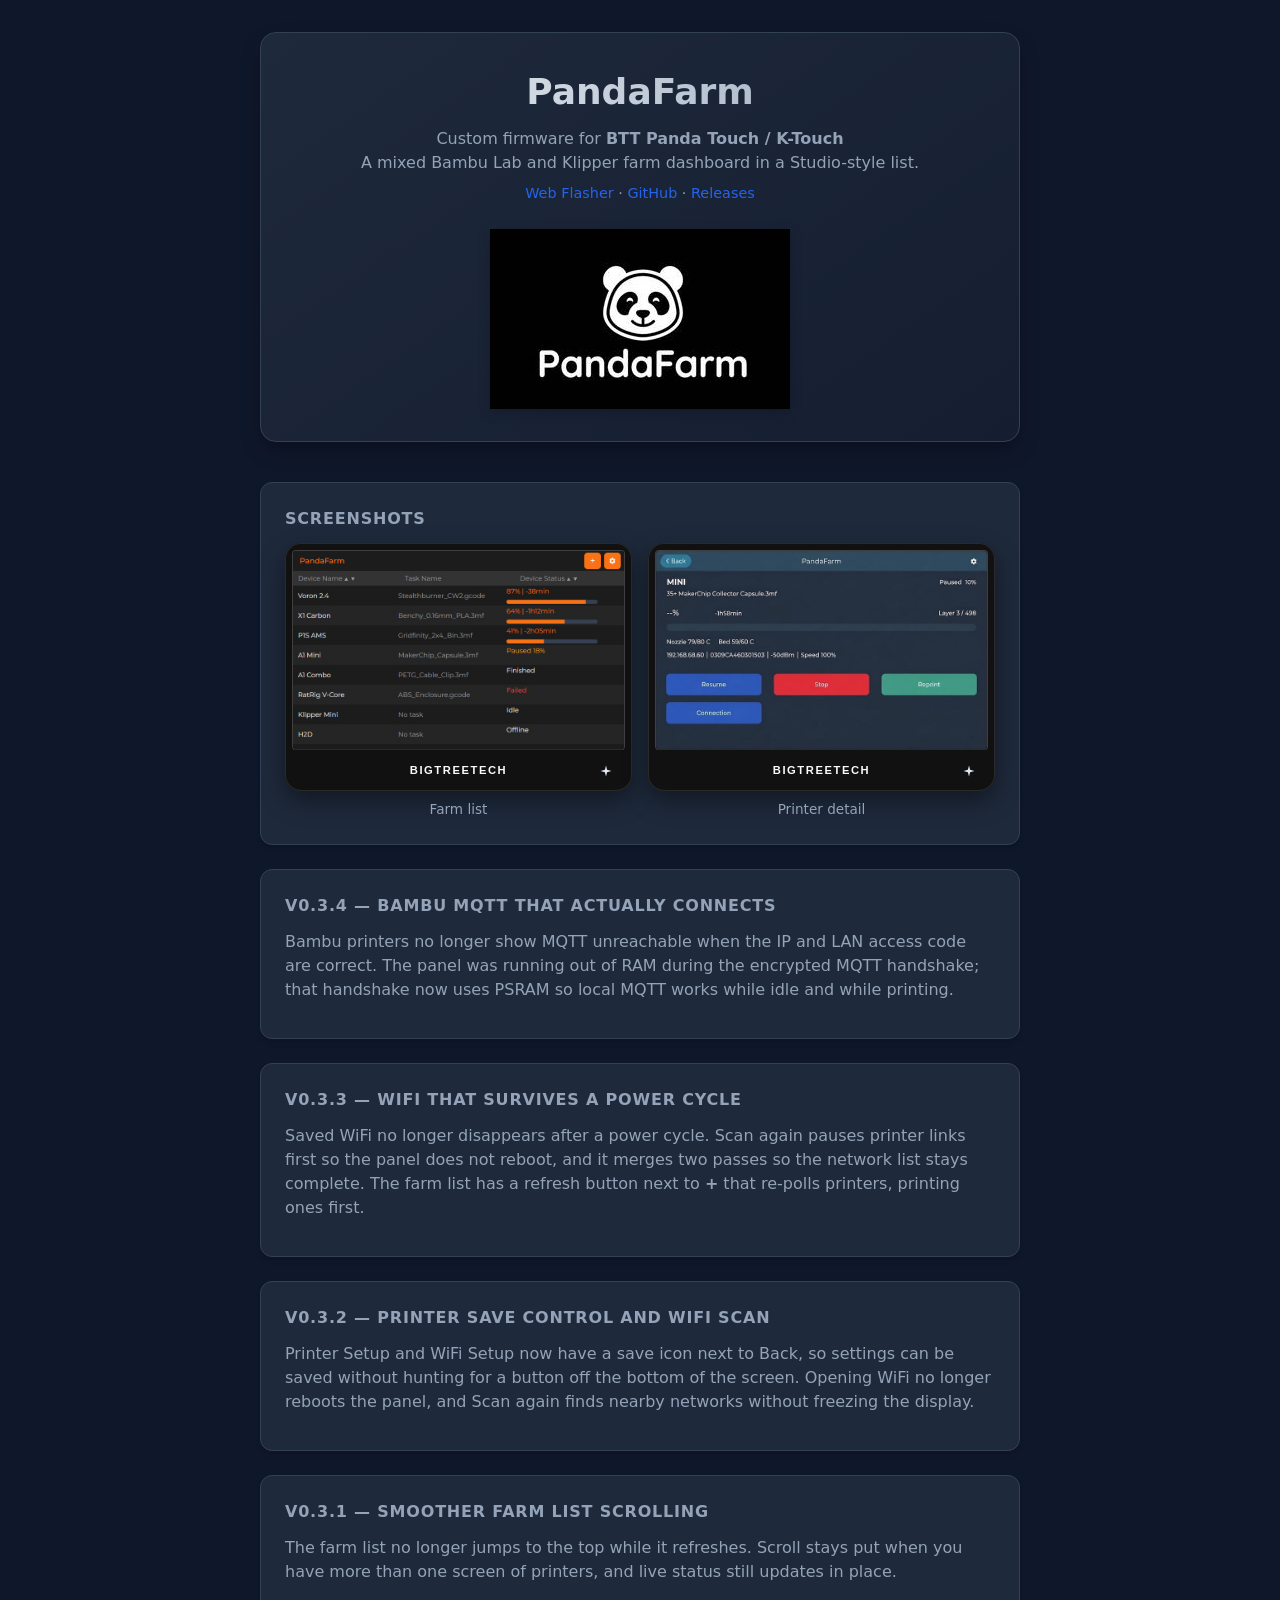
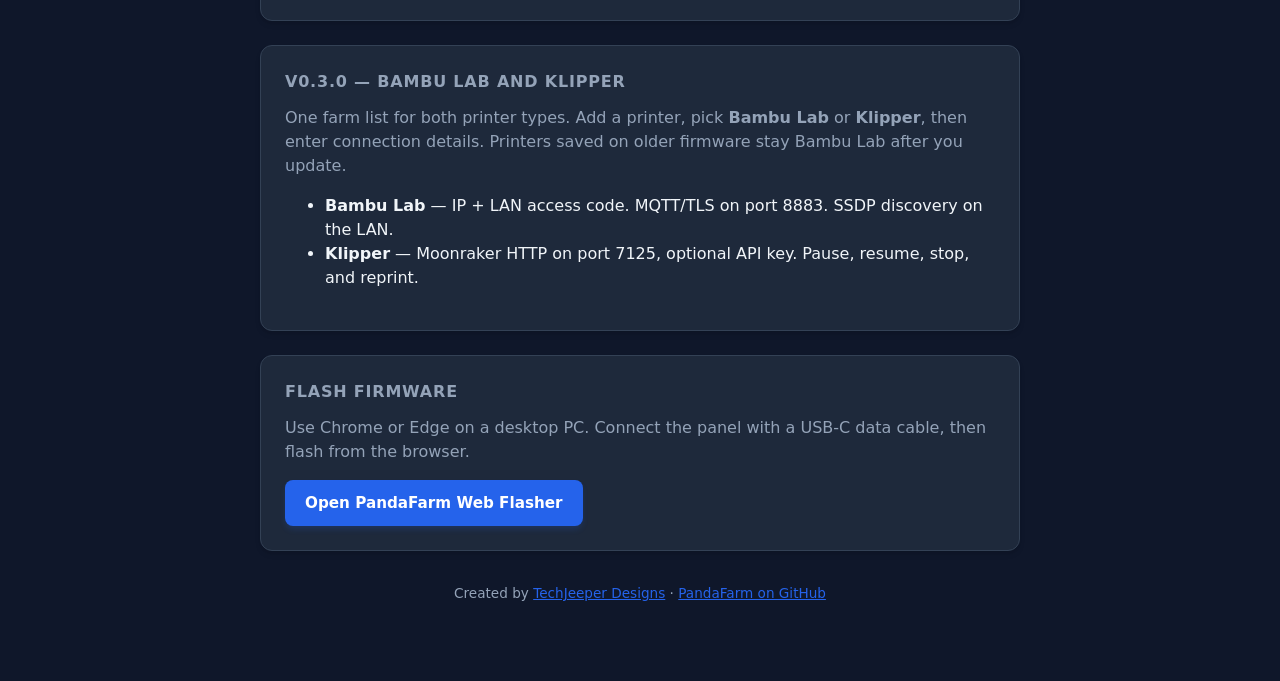
==== commit 65b09181: "Release v0.3.4 with Bambu MQTT TLS that fits in PSRAM." ====
--- a/docs/index.html
+++ b/docs/index.html
@@ -40,7 +40,7 @@
     "name": "PandaFarm",
     "applicationCategory": "UtilitiesApplication",
     "operatingSystem": "BIGTREETECH Panda Touch, BIGTREETECH K-Touch",
-    "softwareVersion": "0.3.3",
+    "softwareVersion": "0.3.4",
     "url": "https://pandafarm.techjeeper.com/",
     "downloadUrl": "https://pandafarm.techjeeper.com/flasher/",
     "image": "https://pandafarm.techjeeper.com/flasher/screen1.jpg",
@@ -111,6 +111,14 @@
     </section>
 
     <section class="card">
+      <h2>v0.3.4 — Bambu MQTT that actually connects</h2>
+      <p style="color:var(--muted);margin:0 0 12px">
+        Bambu printers no longer show MQTT unreachable when the IP and LAN access code are correct.
+        The panel was running out of RAM during the encrypted MQTT handshake; that handshake now uses PSRAM so local MQTT works while idle and while printing.
+      </p>
+    </section>
+
+    <section class="card">
       <h2>v0.3.3 — WiFi that survives a power cycle</h2>
       <p style="color:var(--muted);margin:0 0 12px">
         Saved WiFi no longer disappears after a power cycle. Scan again pauses printer links first so the panel does not reboot, and it merges two passes so the network list stays complete.
